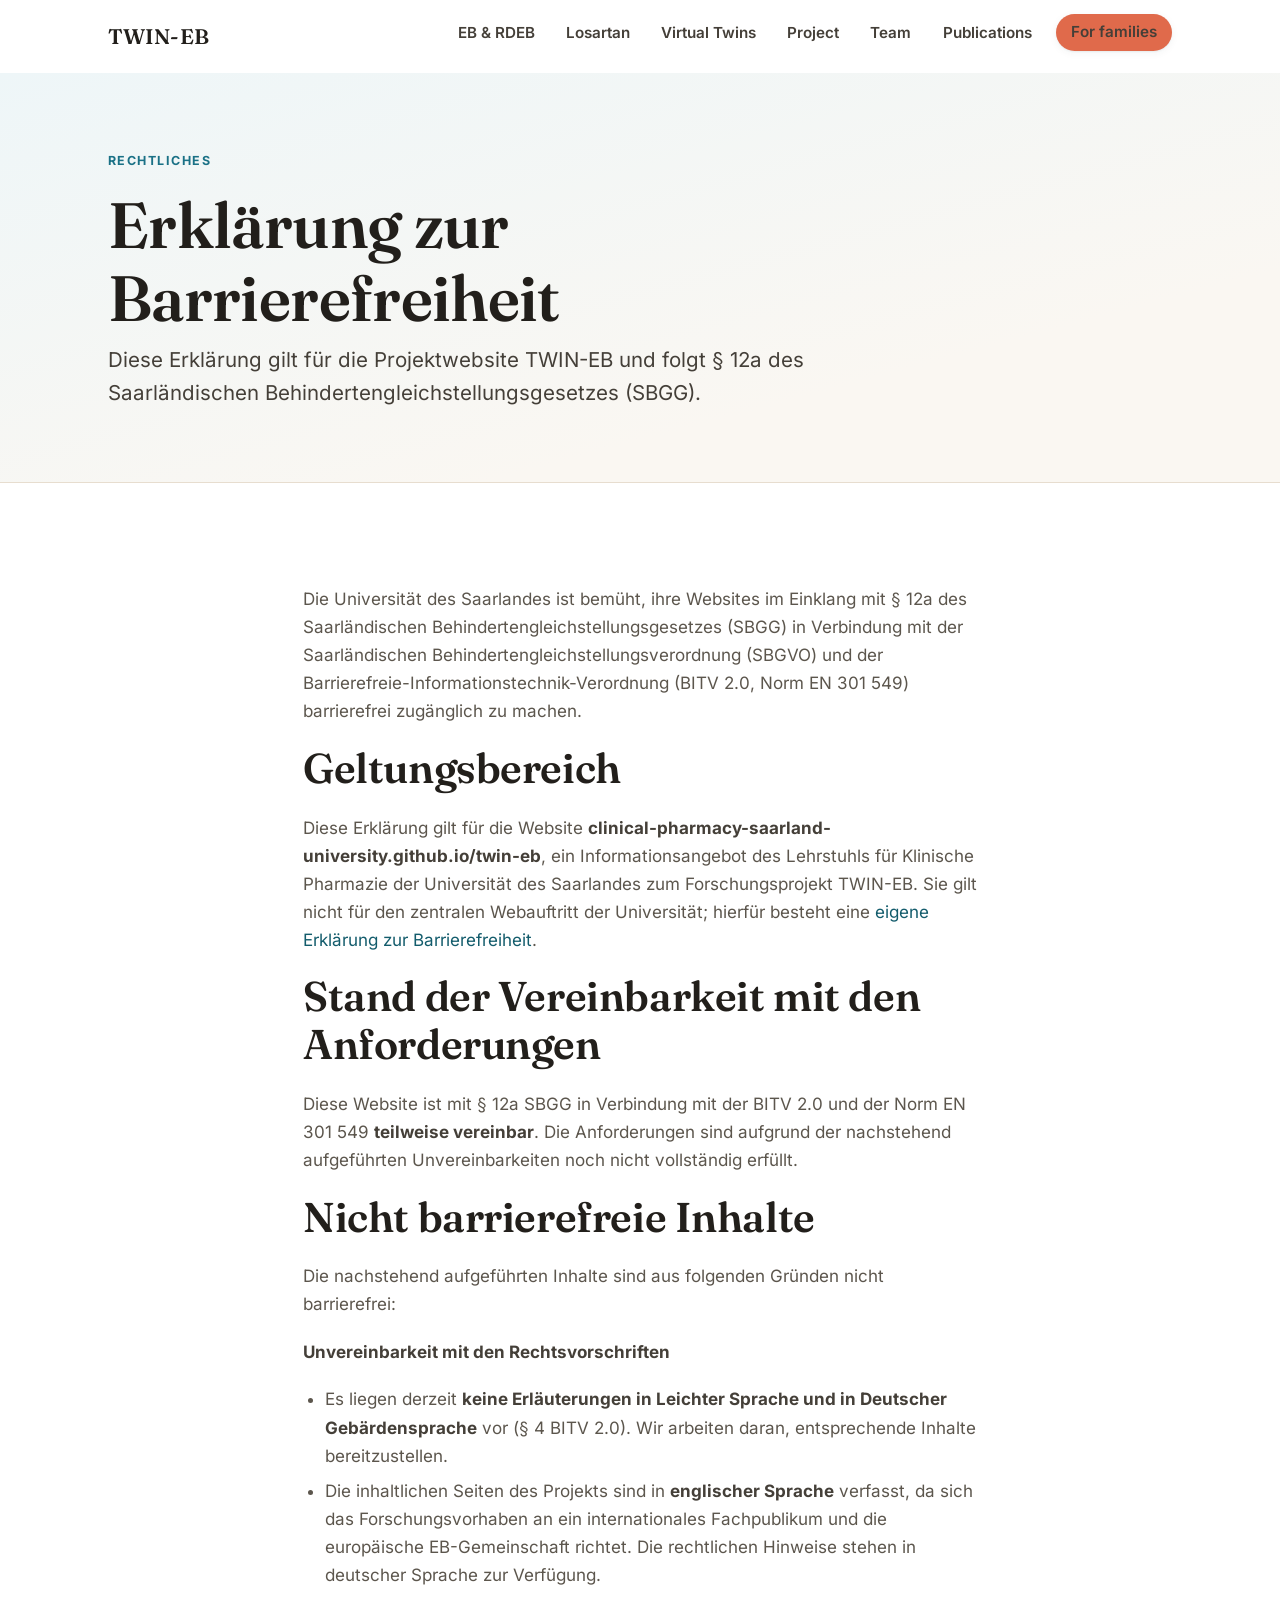
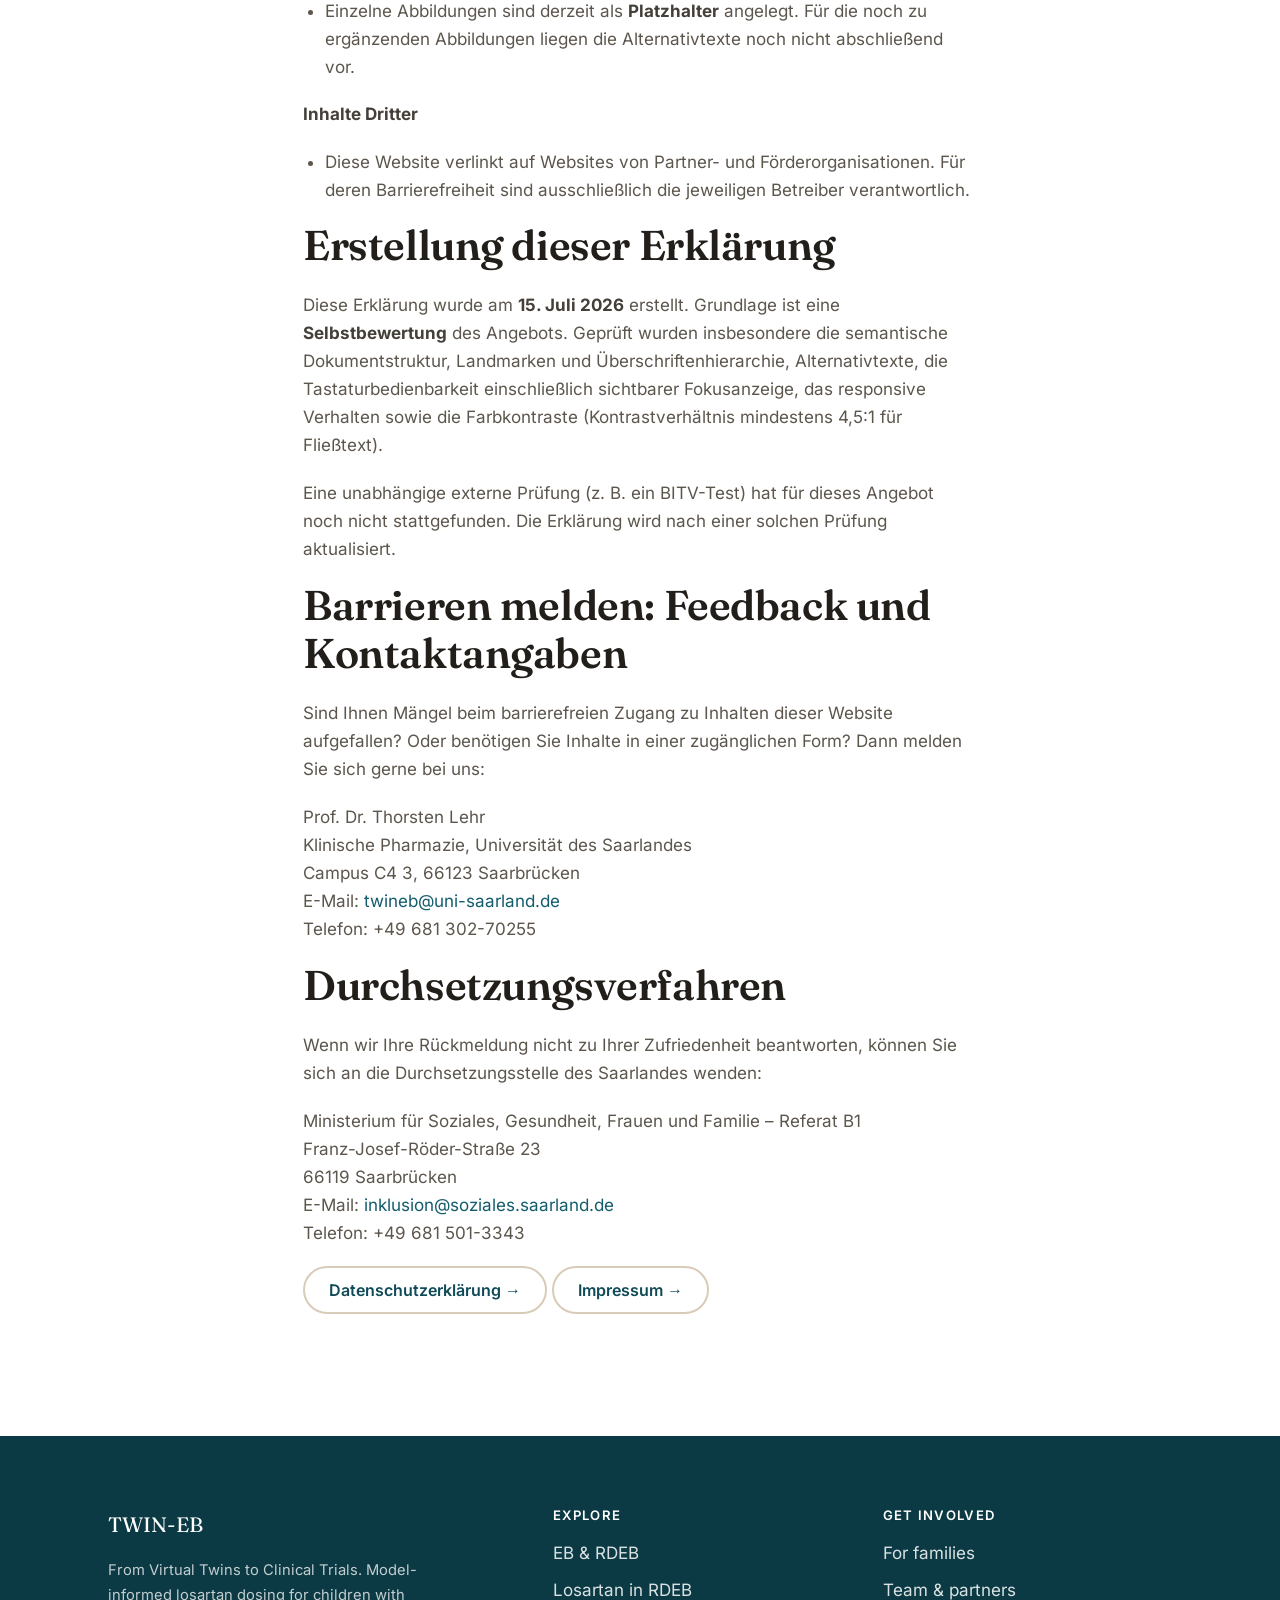
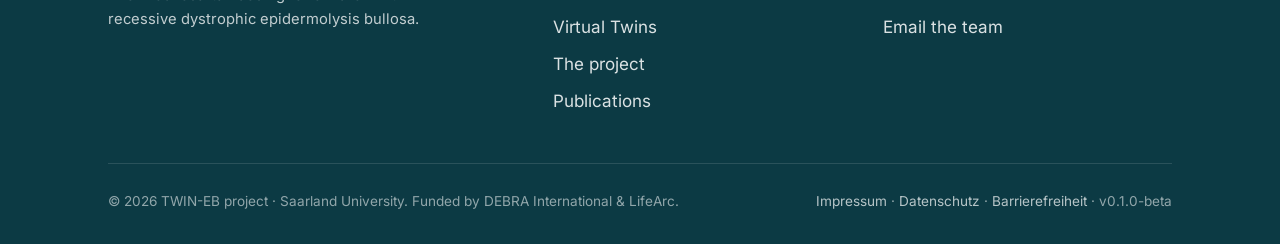
==== docs/barrierefreiheit.html @ 9d2d3be2 "Add Barrierefreiheitserklaerung; complete the third-country transfer disclosure Datenschutz: the not" ====
<!doctype html>
<html lang="de">
<head>
<meta charset="utf-8">
<meta name="viewport" content="width=device-width, initial-scale=1">
<title>Erklärung zur Barrierefreiheit &middot; TWIN-EB</title>
<meta name="description" content="Erklärung zur Barrierefreiheit für die Projektwebsite TWIN-EB gemäß § 12a SBGG.">
<link rel="icon" href="data:image/svg+xml,%3Csvg xmlns='http://www.w3.org/2000/svg' viewBox='0 0 48 48'%3E%3Crect width='48' height='48' rx='12' fill='%23135c6c'/%3E%3Cg fill='none' stroke='white' stroke-width='2.4' stroke-linecap='round'%3E%3Ccircle cx='16' cy='18' r='3.4'/%3E%3Ccircle cx='31' cy='14' r='3.4'/%3E%3Ccircle cx='30' cy='31' r='3.4' stroke='%23e06a4b'/%3E%3Cline x1='18.6' y1='16.5' x2='28.4' y2='15.4'/%3E%3Cline x1='17.4' y1='21' x2='28.4' y2='29'/%3E%3Cline x1='31' y1='17.4' x2='30.2' y2='27.6'/%3E%3C/g%3E%3C/svg%3E">
<link rel="stylesheet" href="assets/css/fonts.css">
<link rel="stylesheet" href="assets/css/styles.css">
<script defer src="assets/js/site.js"></script>
</head>
<body data-page="barrierefreiheit">
<a class="skip-link" href="#main">Zum Inhalt springen</a>
<header id="site-nav" class="nav"></header>
<noscript><nav class="container" style="padding-block:1rem"><a href="index.html">Home</a> &middot; <a href="eb-rdeb.html">EB &amp; RDEB</a> &middot; <a href="losartan.html">Losartan</a> &middot; <a href="virtual-twins.html">Virtual Twins</a> &middot; <a href="project.html">Project</a> &middot; <a href="team.html">Team</a> &middot; <a href="publications.html">Publications</a> &middot; <a href="families.html">For families</a></nav></noscript>
<main id="main">

<section class="subhero">
<div class="container subhero__inner">
<p class="eyebrow">Rechtliches</p>
<h1>Erklärung zur Barrierefreiheit</h1>
<p class="lead">Diese Erklärung gilt für die Projektwebsite TWIN-EB und folgt § 12a des Saarländischen Behindertengleichstellungsgesetzes (SBGG).</p>
</div>
</section>

<section class="section">
<div class="container container--narrow prose">

<p>
Die Universität des Saarlandes ist bemüht, ihre Websites im Einklang mit § 12a des Saarländischen
Behindertengleichstellungsgesetzes (SBGG) in Verbindung mit der Saarländischen
Behindertengleichstellungsverordnung (SBGVO) und der Barrierefreie-Informationstechnik-Verordnung
(BITV 2.0, Norm EN 301 549) barrierefrei zugänglich zu machen.
</p>

<h2>Geltungsbereich</h2>
<p>
Diese Erklärung gilt für die Website
<strong>clinical-pharmacy-saarland-university.github.io/twin-eb</strong>, ein Informationsangebot
des Lehrstuhls für Klinische Pharmazie der Universität des Saarlandes zum Forschungsprojekt TWIN-EB.
Sie gilt nicht für den zentralen Webauftritt der Universität; hierfür besteht eine
<a href="https://www.uni-saarland.de/barrierefreiheit.html" target="_blank" rel="noopener noreferrer">eigene Erklärung zur Barrierefreiheit</a>.
</p>

<h2>Stand der Vereinbarkeit mit den Anforderungen</h2>
<p>
Diese Website ist mit § 12a SBGG in Verbindung mit der BITV 2.0 und der Norm EN 301 549
<strong>teilweise vereinbar</strong>. Die Anforderungen sind aufgrund der nachstehend aufgeführten
Unvereinbarkeiten noch nicht vollständig erfüllt.
</p>

<h2>Nicht barrierefreie Inhalte</h2>
<p>Die nachstehend aufgeführten Inhalte sind aus folgenden Gründen nicht barrierefrei:</p>

<p><strong>Unvereinbarkeit mit den Rechtsvorschriften</strong></p>
<ul>
<li>Es liegen derzeit <strong>keine Erläuterungen in Leichter Sprache und in Deutscher Gebärdensprache</strong> vor (§ 4 BITV 2.0). Wir arbeiten daran, entsprechende Inhalte bereitzustellen.</li>
<li>Die inhaltlichen Seiten des Projekts sind in <strong>englischer Sprache</strong> verfasst, da sich das Forschungsvorhaben an ein internationales Fachpublikum und die europäische EB-Gemeinschaft richtet. Die rechtlichen Hinweise stehen in deutscher Sprache zur Verfügung.</li>
<li>Einzelne Abbildungen sind derzeit als <strong>Platzhalter</strong> angelegt. Für die noch zu ergänzenden Abbildungen liegen die Alternativtexte noch nicht abschließend vor.</li>
</ul>

<p><strong>Inhalte Dritter</strong></p>
<ul>
<li>Diese Website verlinkt auf Websites von Partner- und Förderorganisationen. Für deren Barrierefreiheit sind ausschließlich die jeweiligen Betreiber verantwortlich.</li>
</ul>

<h2>Erstellung dieser Erklärung</h2>
<p>
Diese Erklärung wurde am <strong>15. Juli 2026</strong> erstellt. Grundlage ist eine
<strong>Selbstbewertung</strong> des Angebots. Geprüft wurden insbesondere die semantische
Dokumentstruktur, Landmarken und Überschriftenhierarchie, Alternativtexte, die Tastaturbedienbarkeit
einschließlich sichtbarer Fokusanzeige, das responsive Verhalten sowie die Farbkontraste
(Kontrastverhältnis mindestens 4,5:1 für Fließtext).
</p>
<p>
Eine unabhängige externe Prüfung (z. B. ein BITV-Test) hat für dieses Angebot noch nicht
stattgefunden. Die Erklärung wird nach einer solchen Prüfung aktualisiert.
</p>

<h2>Barrieren melden: Feedback und Kontaktangaben</h2>
<p>
Sind Ihnen Mängel beim barrierefreien Zugang zu Inhalten dieser Website aufgefallen? Oder benötigen
Sie Inhalte in einer zugänglichen Form? Dann melden Sie sich gerne bei uns:
</p>
<p>
Prof. Dr. Thorsten Lehr<br>
Klinische Pharmazie, Universität des Saarlandes<br>
Campus C4 3, 66123 Saarbrücken<br>
E-Mail: <a href="mailto:twineb@uni-saarland.de">twineb@uni-saarland.de</a><br>
Telefon: +49 681 302-70255
</p>

<h2>Durchsetzungsverfahren</h2>
<p>
Wenn wir Ihre Rückmeldung nicht zu Ihrer Zufriedenheit beantworten, können Sie sich an die
Durchsetzungsstelle des Saarlandes wenden:
</p>
<p>
Ministerium für Soziales, Gesundheit, Frauen und Familie &ndash; Referat B1<br>
Franz-Josef-Röder-Straße 23<br>
66119 Saarbrücken<br>
E-Mail: <a href="mailto:inklusion@soziales.saarland.de">inklusion@soziales.saarland.de</a><br>
Telefon: +49 681 501-3343
</p>

<p><a class="btn btn--ghost" href="datenschutz.html">Datenschutzerklärung &rarr;</a> <a class="btn btn--ghost" href="impressum.html">Impressum &rarr;</a></p>

</div>
</section>
</main>
<footer id="site-footer" class="footer"></footer>
</body>
</html>
---- docs/assets/css/fonts.css ----
/* TWIN-EB - self-hosted web fonts (no external requests).
   Fraunces and Inter, both SIL Open Font License 1.1 (see assets/fonts/OFL.txt).
   Generated from the Google Fonts CSS2 API; latin + latin-ext subsets only. */

/* latin-ext */
@font-face {
  font-family: 'Fraunces';
  font-style: normal;
  font-weight: 400;
  font-display: swap;
  src: url(../fonts/fraunces-latin-ext.woff2) format('woff2');
  unicode-range: U+0100-02BA, U+02BD-02C5, U+02C7-02CC, U+02CE-02D7, U+02DD-02FF, U+0304, U+0308, U+0329, U+1D00-1DBF, U+1E00-1E9F, U+1EF2-1EFF, U+2020, U+20A0-20AB, U+20AD-20C0, U+2113, U+2C60-2C7F, U+A720-A7FF;
}

/* latin */
@font-face {
  font-family: 'Fraunces';
  font-style: normal;
  font-weight: 400;
  font-display: swap;
  src: url(../fonts/fraunces-latin.woff2) format('woff2');
  unicode-range: U+0000-00FF, U+0131, U+0152-0153, U+02BB-02BC, U+02C6, U+02DA, U+02DC, U+0304, U+0308, U+0329, U+2000-206F, U+20AC, U+2122, U+2191, U+2193, U+2212, U+2215, U+FEFF, U+FFFD;
}

/* latin-ext */
@font-face {
  font-family: 'Fraunces';
  font-style: normal;
  font-weight: 500;
  font-display: swap;
  src: url(../fonts/fraunces-latin-ext.woff2) format('woff2');
  unicode-range: U+0100-02BA, U+02BD-02C5, U+02C7-02CC, U+02CE-02D7, U+02DD-02FF, U+0304, U+0308, U+0329, U+1D00-1DBF, U+1E00-1E9F, U+1EF2-1EFF, U+2020, U+20A0-20AB, U+20AD-20C0, U+2113, U+2C60-2C7F, U+A720-A7FF;
}

/* latin */
@font-face {
  font-family: 'Fraunces';
  font-style: normal;
  font-weight: 500;
  font-display: swap;
  src: url(../fonts/fraunces-latin.woff2) format('woff2');
  unicode-range: U+0000-00FF, U+0131, U+0152-0153, U+02BB-02BC, U+02C6, U+02DA, U+02DC, U+0304, U+0308, U+0329, U+2000-206F, U+20AC, U+2122, U+2191, U+2193, U+2212, U+2215, U+FEFF, U+FFFD;
}

/* latin-ext */
@font-face {
  font-family: 'Fraunces';
  font-style: normal;
  font-weight: 600;
  font-display: swap;
  src: url(../fonts/fraunces-latin-ext.woff2) format('woff2');
  unicode-range: U+0100-02BA, U+02BD-02C5, U+02C7-02CC, U+02CE-02D7, U+02DD-02FF, U+0304, U+0308, U+0329, U+1D00-1DBF, U+1E00-1E9F, U+1EF2-1EFF, U+2020, U+20A0-20AB, U+20AD-20C0, U+2113, U+2C60-2C7F, U+A720-A7FF;
}

/* latin */
@font-face {
  font-family: 'Fraunces';
  font-style: normal;
  font-weight: 600;
  font-display: swap;
  src: url(../fonts/fraunces-latin.woff2) format('woff2');
  unicode-range: U+0000-00FF, U+0131, U+0152-0153, U+02BB-02BC, U+02C6, U+02DA, U+02DC, U+0304, U+0308, U+0329, U+2000-206F, U+20AC, U+2122, U+2191, U+2193, U+2212, U+2215, U+FEFF, U+FFFD;
}

/* latin-ext */
@font-face {
  font-family: 'Inter';
  font-style: normal;
  font-weight: 400;
  font-display: swap;
  src: url(../fonts/inter-latin-ext.woff2) format('woff2');
  unicode-range: U+0100-02BA, U+02BD-02C5, U+02C7-02CC, U+02CE-02D7, U+02DD-02FF, U+0304, U+0308, U+0329, U+1D00-1DBF, U+1E00-1E9F, U+1EF2-1EFF, U+2020, U+20A0-20AB, U+20AD-20C0, U+2113, U+2C60-2C7F, U+A720-A7FF;
}

/* latin */
@font-face {
  font-family: 'Inter';
  font-style: normal;
  font-weight: 400;
  font-display: swap;
  src: url(../fonts/inter-latin.woff2) format('woff2');
  unicode-range: U+0000-00FF, U+0131, U+0152-0153, U+02BB-02BC, U+02C6, U+02DA, U+02DC, U+0304, U+0308, U+0329, U+2000-206F, U+20AC, U+2122, U+2191, U+2193, U+2212, U+2215, U+FEFF, U+FFFD;
}

/* latin-ext */
@font-face {
  font-family: 'Inter';
  font-style: normal;
  font-weight: 500;
  font-display: swap;
  src: url(../fonts/inter-latin-ext.woff2) format('woff2');
  unicode-range: U+0100-02BA, U+02BD-02C5, U+02C7-02CC, U+02CE-02D7, U+02DD-02FF, U+0304, U+0308, U+0329, U+1D00-1DBF, U+1E00-1E9F, U+1EF2-1EFF, U+2020, U+20A0-20AB, U+20AD-20C0, U+2113, U+2C60-2C7F, U+A720-A7FF;
}

/* latin */
@font-face {
  font-family: 'Inter';
  font-style: normal;
  font-weight: 500;
  font-display: swap;
  src: url(../fonts/inter-latin.woff2) format('woff2');
  unicode-range: U+0000-00FF, U+0131, U+0152-0153, U+02BB-02BC, U+02C6, U+02DA, U+02DC, U+0304, U+0308, U+0329, U+2000-206F, U+20AC, U+2122, U+2191, U+2193, U+2212, U+2215, U+FEFF, U+FFFD;
}

/* latin-ext */
@font-face {
  font-family: 'Inter';
  font-style: normal;
  font-weight: 600;
  font-display: swap;
  src: url(../fonts/inter-latin-ext.woff2) format('woff2');
  unicode-range: U+0100-02BA, U+02BD-02C5, U+02C7-02CC, U+02CE-02D7, U+02DD-02FF, U+0304, U+0308, U+0329, U+1D00-1DBF, U+1E00-1E9F, U+1EF2-1EFF, U+2020, U+20A0-20AB, U+20AD-20C0, U+2113, U+2C60-2C7F, U+A720-A7FF;
}

/* latin */
@font-face {
  font-family: 'Inter';
  font-style: normal;
  font-weight: 600;
  font-display: swap;
  src: url(../fonts/inter-latin.woff2) format('woff2');
  unicode-range: U+0000-00FF, U+0131, U+0152-0153, U+02BB-02BC, U+02C6, U+02DA, U+02DC, U+0304, U+0308, U+0329, U+2000-206F, U+20AC, U+2122, U+2191, U+2193, U+2212, U+2215, U+FEFF, U+FFFD;
}

/* latin-ext */
@font-face {
  font-family: 'Inter';
  font-style: normal;
  font-weight: 700;
  font-display: swap;
  src: url(../fonts/inter-latin-ext.woff2) format('woff2');
  unicode-range: U+0100-02BA, U+02BD-02C5, U+02C7-02CC, U+02CE-02D7, U+02DD-02FF, U+0304, U+0308, U+0329, U+1D00-1DBF, U+1E00-1E9F, U+1EF2-1EFF, U+2020, U+20A0-20AB, U+20AD-20C0, U+2113, U+2C60-2C7F, U+A720-A7FF;
}

/* latin */
@font-face {
  font-family: 'Inter';
  font-style: normal;
  font-weight: 700;
  font-display: swap;
  src: url(../fonts/inter-latin.woff2) format('woff2');
  unicode-range: U+0000-00FF, U+0131, U+0152-0153, U+02BB-02BC, U+02C6, U+02DA, U+02DC, U+0304, U+0308, U+0329, U+2000-206F, U+20AC, U+2122, U+2191, U+2193, U+2212, U+2215, U+FEFF, U+FFFD;
}
---- docs/assets/css/styles.css ----
/* =========================================================================
   LESS-EB — Losartan for Recessive Dystrophic Epidermolysis Bullosa
   Project website — design system & styles
   Palette: petrol-teal (trust / science) + warm coral (humanity / CTAs)
            + warm sand neutrals.  Direction: "serious & warm".
   ========================================================================= */

/* ------------------------------------------------------------------ Tokens */
:root {
  /* Brand — teal (primary) */
  --teal-900: #0c3a44;
  --teal-800: #0f4a57;
  --teal-700: #135c6c;   /* primary */
  --teal-600: #1a7186;
  --teal-500: #2b8ba1;
  --teal-100: #dcebef;
  --teal-50:  #eef6f8;

  /* Brand — coral (accent, recruitment CTAs) */
  --coral-700: #b0472f;
  --coral-600: #c9553a;
  --coral-500: #e06a4b;   /* accent */
  --coral-100: #fbe4dc;
  --coral-50:  #fdf1ec;

  /* Warm neutrals */
  --sand-50:  #faf7f2;
  --sand-100: #f3ede3;
  --sand-200: #e7ddcf;
  --sand-300: #d8ccb9;

  --ink-900: #221f1b;   /* headings */
  --ink-700: #443f38;
  --ink-600: #5c564d;   /* body */
  --ink-400: #706a60;   /* muted - darkened to meet WCAG AA (4.5:1) on white and on the sand backgrounds */

  --white: #ffffff;

  /* Semantic */
  --bg:            var(--white);
  --bg-warm:       var(--sand-50);
  --bg-teal:       var(--teal-700);
  --text:          var(--ink-600);
  --heading:       var(--ink-900);
  --muted:         var(--ink-400);
  --border:        var(--sand-200);
  --primary:       var(--teal-700);
  --primary-dark:  var(--teal-900);
  --accent:        var(--coral-500);
  --accent-dark:   var(--coral-700);

  /* Typography */
  --font-display: "Fraunces", Georgia, "Times New Roman", serif;
  --font-body: "Inter", -apple-system, BlinkMacSystemFont, "Segoe UI", Roboto, Helvetica, Arial, sans-serif;

  --fs-hero: clamp(2.4rem, 5.2vw, 4rem);
  --fs-h2:   clamp(1.8rem, 3.4vw, 2.6rem);
  --fs-h3:   clamp(1.25rem, 2vw, 1.5rem);
  --fs-lead: clamp(1.08rem, 1.6vw, 1.3rem);
  --fs-body: 1.0625rem;
  --fs-small: 0.9rem;

  /* Layout */
  --maxw: 1160px;
  --maxw-narrow: 760px;
  --gutter: clamp(1.25rem, 4vw, 3rem);
  --radius: 14px;
  --radius-lg: 22px;
  --radius-pill: 999px;

  --shadow-sm: 0 1px 2px rgba(12, 58, 68, .06), 0 2px 8px rgba(12, 58, 68, .05);
  --shadow-md: 0 6px 20px rgba(12, 58, 68, .09), 0 2px 6px rgba(12, 58, 68, .05);
  --shadow-lg: 0 20px 48px rgba(12, 58, 68, .14);

  --transition: 180ms cubic-bezier(.4, 0, .2, 1);
}

/* --------------------------------------------------------------- Base reset */
*, *::before, *::after { box-sizing: border-box; }

html { scroll-behavior: smooth; scroll-padding-top: 88px; -webkit-text-size-adjust: 100%; }

body {
  margin: 0;
  font-family: var(--font-body);
  font-size: var(--fs-body);
  line-height: 1.65;
  color: var(--text);
  background: var(--bg);
  -webkit-font-smoothing: antialiased;
  text-rendering: optimizeLegibility;
}

img, svg { max-width: 100%; display: block; height: auto; }

h1, h2, h3, h4 {
  font-family: var(--font-display);
  color: var(--heading);
  line-height: 1.15;
  font-weight: 600;
  letter-spacing: -0.01em;
  margin: 0 0 .5em;
}
h1 { font-size: var(--fs-hero); }
h2 { font-size: var(--fs-h2); }
h3 { font-size: var(--fs-h3); }

p { margin: 0 0 1.1em; }
p:last-child { margin-bottom: 0; }

a { color: var(--teal-700); text-decoration: none; transition: color var(--transition); }
a:hover { color: var(--coral-600); }

strong { color: var(--ink-700); font-weight: 650; }

ul, ol { margin: 0 0 1.1em; padding-left: 1.3em; }
li { margin-bottom: .45em; }

:focus-visible { outline: 3px solid var(--teal-500); outline-offset: 2px; border-radius: 4px; }

/* ------------------------------------------------------------------ Layout */
.container { width: 100%; max-width: var(--maxw); margin-inline: auto; padding-inline: var(--gutter); }
.container--narrow { max-width: var(--maxw-narrow); }

.section { padding-block: clamp(3.5rem, 8vw, 6.5rem); }
.section--warm { background: var(--bg-warm); }
.section--tint { background: linear-gradient(180deg, var(--teal-50), var(--white)); }

.section__head { max-width: 720px; margin-bottom: clamp(2rem, 4vw, 3rem); }
.section__head--center { margin-inline: auto; text-align: center; }

.eyebrow {
  display: inline-block;
  font-family: var(--font-body);
  font-weight: 700;
  font-size: .78rem;
  letter-spacing: .12em;
  text-transform: uppercase;
  color: var(--teal-600);
  margin-bottom: .9rem;
}
.eyebrow--accent { color: var(--coral-600); }

.lead { font-size: var(--fs-lead); color: var(--ink-700); line-height: 1.6; }

/* ------------------------------------------------------------------ Buttons */
.btn {
  display: inline-flex; align-items: center; gap: .55em;
  font-family: var(--font-body); font-weight: 600; font-size: 1rem;
  padding: .82em 1.5em; border-radius: var(--radius-pill);
  border: 2px solid transparent; cursor: pointer;
  transition: transform var(--transition), box-shadow var(--transition), background var(--transition), color var(--transition);
  text-align: center; line-height: 1.1;
}
.btn:hover { transform: translateY(-2px); }
.btn:active { transform: translateY(0); }

.btn--primary { background: var(--teal-700); color: #fff; box-shadow: var(--shadow-sm); }
.btn--primary:hover { background: var(--teal-800); color: #fff; box-shadow: var(--shadow-md); }

.btn--accent { background: var(--coral-500); color: #fff; box-shadow: var(--shadow-sm); }
.btn--accent:hover { background: var(--coral-600); color: #fff; box-shadow: var(--shadow-md); }

.btn--ghost { background: transparent; color: var(--teal-800); border-color: var(--sand-300); }
.btn--ghost:hover { border-color: var(--teal-700); color: var(--teal-800); background: var(--teal-50); }

.btn--light { background: rgba(255,255,255,.14); color: #fff; border-color: rgba(255,255,255,.4); }
.btn--light:hover { background: #fff; color: var(--teal-800); }

.btn__arrow { transition: transform var(--transition); }
.btn:hover .btn__arrow { transform: translateX(3px); }

/* --------------------------------------------------------------- Navigation */
.nav {
  position: sticky; top: 0; z-index: 100;
  background: rgba(255,255,255,.86);
  backdrop-filter: saturate(180%) blur(12px);
  -webkit-backdrop-filter: saturate(180%) blur(12px);
  border-bottom: 1px solid transparent;
  transition: border-color var(--transition), box-shadow var(--transition);
}
.nav.is-scrolled { border-bottom-color: var(--border); box-shadow: var(--shadow-sm); }
.nav__inner { display: flex; align-items: center; justify-content: space-between; gap: 1rem; min-height: 72px; }

.brand { display: flex; align-items: center; gap: .7rem; font-family: var(--font-display); font-weight: 600; font-size: 1.25rem; color: var(--ink-900); }
.brand:hover { color: var(--ink-900); }
.brand__mark { flex: none; width: 40px; height: 40px; }
.brand__sub { display: block; font-family: var(--font-body); font-size: .68rem; font-weight: 600; letter-spacing: .04em; color: var(--muted); text-transform: uppercase; margin-top: 2px; }

.nav__links { display: flex; align-items: center; gap: .35rem; list-style: none; margin: 0; padding: 0; }
.nav__links a {
  display: inline-block; padding: .5rem .8rem; border-radius: var(--radius-pill);
  color: var(--ink-700); font-weight: 550; font-size: .95rem;
}
.nav__links a:hover { color: var(--teal-800); background: var(--teal-50); }
.nav__cta { margin-left: .4rem; }

.nav__toggle {
  display: none; flex: none; width: 44px; height: 44px; border: none; background: transparent;
  cursor: pointer; border-radius: 10px; padding: 10px;
}
.nav__toggle span { display: block; height: 2px; background: var(--ink-900); border-radius: 2px; transition: transform var(--transition), opacity var(--transition); }
.nav__toggle span + span { margin-top: 5px; }
.nav__toggle[aria-expanded="true"] span:nth-child(1) { transform: translateY(7px) rotate(45deg); }
.nav__toggle[aria-expanded="true"] span:nth-child(2) { opacity: 0; }
.nav__toggle[aria-expanded="true"] span:nth-child(3) { transform: translateY(-7px) rotate(-45deg); }

/* ------------------------------------------------------------------- Hero */
.hero { position: relative; overflow: hidden; background: linear-gradient(165deg, var(--teal-50) 0%, var(--sand-50) 55%, var(--coral-50) 100%); }
.hero::before {
  content: ""; position: absolute; inset: 0; z-index: 0; opacity: .5;
  background:
    radial-gradient(40% 55% at 82% 8%, rgba(224,106,75,.14), transparent 70%),
    radial-gradient(45% 60% at 12% 92%, rgba(19,92,108,.12), transparent 70%);
}
.hero__inner { position: relative; z-index: 1; display: grid; grid-template-columns: 1.05fr .95fr; gap: clamp(2rem, 5vw, 4rem); align-items: center; padding-block: clamp(3rem, 7vw, 5.5rem); }
.hero__badge {
  display: inline-flex; align-items: center; gap: .5rem; margin-bottom: 1.4rem;
  background: rgba(255,255,255,.7); border: 1px solid var(--sand-200);
  padding: .4rem .9rem; border-radius: var(--radius-pill);
  font-size: .82rem; font-weight: 600; color: var(--teal-800);
}
.hero__badge .dot { width: 8px; height: 8px; border-radius: 50%; background: var(--coral-500); box-shadow: 0 0 0 4px var(--coral-100); }
.hero h1 { margin-bottom: 1rem; }
.hero h1 .accent { color: var(--teal-700); font-style: italic; }
.hero__lead { font-size: var(--fs-lead); color: var(--ink-700); max-width: 34ch; }
.hero__actions { display: flex; flex-wrap: wrap; gap: .8rem; margin-top: 1.8rem; }
.hero__meta { display: flex; flex-wrap: wrap; gap: 1.4rem 2rem; margin-top: 2.4rem; padding-top: 1.6rem; border-top: 1px solid var(--sand-200); }
.hero__meta-item .n { font-family: var(--font-display); font-size: 1.6rem; font-weight: 600; color: var(--teal-800); line-height: 1; }
.hero__meta-item .l { font-size: .85rem; color: var(--muted); margin-top: .3rem; }

.hero__figure { position: relative; }
.hero__card {
  background: rgba(255,255,255,.72); border: 1px solid rgba(255,255,255,.9);
  border-radius: var(--radius-lg); padding: clamp(1.4rem, 3vw, 2.2rem);
  box-shadow: var(--shadow-lg); backdrop-filter: blur(6px);
}

/* Simple "virtual twin → dosing" illustrative flow used in the hero card */
.flow { display: grid; gap: .8rem; }
.flow__step { display: flex; align-items: center; gap: .9rem; padding: .85rem 1rem; background: var(--white); border: 1px solid var(--border); border-radius: var(--radius); box-shadow: var(--shadow-sm); }
.flow__ico { flex: none; width: 42px; height: 42px; display: grid; place-items: center; border-radius: 12px; background: var(--teal-50); color: var(--teal-700); }
.flow__ico svg { width: 22px; height: 22px; }
.flow__step:nth-child(4) .flow__ico { background: var(--coral-50); color: var(--coral-600); }
.flow__t { font-weight: 650; color: var(--ink-900); font-size: .98rem; }
.flow__d { font-size: .82rem; color: var(--muted); }
.flow__arrow { display: grid; place-items: center; color: var(--sand-300); margin: -.4rem 0; }

/* ---------------------------------------------------------- Generic grids */
.grid { display: grid; gap: clamp(1.1rem, 2.4vw, 1.8rem); }
.grid--2 { grid-template-columns: repeat(2, 1fr); }
.grid--3 { grid-template-columns: repeat(3, 1fr); }
.grid--4 { grid-template-columns: repeat(4, 1fr); }

/* ------------------------------------------------------------------- Cards */
.card {
  background: var(--white); border: 1px solid var(--border);
  border-radius: var(--radius-lg); padding: clamp(1.4rem, 3vw, 2rem);
  box-shadow: var(--shadow-sm); transition: transform var(--transition), box-shadow var(--transition), border-color var(--transition);
}
.card--hover:hover { transform: translateY(-4px); box-shadow: var(--shadow-md); border-color: var(--teal-100); }
.card__ico { width: 52px; height: 52px; display: grid; place-items: center; border-radius: 14px; background: var(--teal-50); color: var(--teal-700); margin-bottom: 1.1rem; }
.card__ico svg { width: 26px; height: 26px; }
.card__ico--accent { background: var(--coral-50); color: var(--coral-600); }
.card h3 { margin-bottom: .5rem; }
.card p { font-size: .98rem; }

/* Numbered approach / work-package cards */
.wp { position: relative; }
.wp__num {
  font-family: var(--font-display); font-size: 1rem; font-weight: 600;
  width: 40px; height: 40px; display: grid; place-items: center; border-radius: 50%;
  background: var(--teal-700); color: #fff; margin-bottom: 1rem;
}
.wp__tag { display: inline-block; font-size: .74rem; font-weight: 700; letter-spacing: .06em; text-transform: uppercase; color: var(--teal-600); background: var(--teal-50); padding: .25rem .6rem; border-radius: var(--radius-pill); margin-bottom: .8rem; }

/* ------------------------------------------------------- Split feature rows */
.split { display: grid; grid-template-columns: 1fr 1fr; gap: clamp(2rem, 5vw, 4rem); align-items: center; }
.split--reverse .split__media { order: 2; }
.split__media { background: var(--sand-50); border: 1px solid var(--border); border-radius: var(--radius-lg); padding: 2rem; box-shadow: var(--shadow-sm); }

.checklist { list-style: none; padding: 0; margin: 1.2rem 0 0; }
.checklist li { position: relative; padding-left: 2rem; margin-bottom: .9rem; }
.checklist li::before {
  content: ""; position: absolute; left: 0; top: .15em; width: 1.35rem; height: 1.35rem;
  background: var(--teal-50); border-radius: 50%;
  background-image: url("data:image/svg+xml,%3Csvg xmlns='http://www.w3.org/2000/svg' width='14' height='14' viewBox='0 0 24 24' fill='none' stroke='%23135c6c' stroke-width='3' stroke-linecap='round' stroke-linejoin='round'%3E%3Cpolyline points='20 6 9 17 4 12'/%3E%3C/svg%3E");
  background-repeat: no-repeat; background-position: center;
}

/* --------------------------------------------------------------- Timeline */
.timeline { position: relative; margin-top: 2rem; }
.timeline::before { content: ""; position: absolute; left: 19px; top: 8px; bottom: 8px; width: 2px; background: linear-gradient(var(--teal-200, var(--teal-100)), var(--sand-200)); }
.timeline__item { position: relative; padding-left: 3.5rem; padding-bottom: 2rem; }
.timeline__item:last-child { padding-bottom: 0; }
.timeline__dot { position: absolute; left: 8px; top: 2px; width: 24px; height: 24px; border-radius: 50%; background: var(--white); border: 3px solid var(--teal-600); box-shadow: 0 0 0 4px var(--teal-50); }
.timeline__when { font-size: .82rem; font-weight: 700; letter-spacing: .04em; text-transform: uppercase; color: var(--coral-600); }
.timeline__item h3 { font-size: 1.2rem; margin: .2rem 0 .4rem; }

/* ------------------------------------------------------------------- Team */
.person { text-align: left; }
.person__avatar {
  width: 84px; height: 84px; border-radius: 50%; margin-bottom: 1rem;
  background: linear-gradient(135deg, var(--teal-100), var(--coral-100));
  display: grid; place-items: center; font-family: var(--font-display);
  font-size: 1.7rem; font-weight: 600; color: var(--teal-800);
  border: 1px solid var(--white); box-shadow: var(--shadow-sm);
}
.person__name { font-family: var(--font-display); font-weight: 600; font-size: 1.12rem; color: var(--ink-900); margin: 0; }
.person__role { color: var(--coral-600); font-weight: 600; font-size: .9rem; margin: .15rem 0 .4rem; }
.person__org { color: var(--muted); font-size: .88rem; }

/* --------------------------------------------------- Recruitment / CTA band */
.cta-band { position: relative; overflow: hidden; background: linear-gradient(140deg, var(--teal-800), var(--teal-700) 60%, var(--teal-600)); color: #fff; border-radius: var(--radius-lg); padding: clamp(2.2rem, 5vw, 3.6rem); box-shadow: var(--shadow-lg); }
.cta-band::after { content: ""; position: absolute; right: -60px; top: -60px; width: 300px; height: 300px; border-radius: 50%; background: radial-gradient(circle, rgba(224,106,75,.4), transparent 70%); }
.cta-band > * { position: relative; z-index: 1; }
.cta-band h2 { color: #fff; }
.cta-band p { color: rgba(255,255,255,.86); }
.cta-band .lead { color: rgba(255,255,255,.92); }

.recruit-note { display: flex; gap: .7rem; align-items: flex-start; background: var(--coral-50); border: 1px solid var(--coral-100); border-left: 4px solid var(--coral-500); border-radius: var(--radius); padding: 1.1rem 1.3rem; margin-top: 1.5rem; }
.recruit-note svg { flex: none; color: var(--coral-600); margin-top: 2px; }
.recruit-note p { font-size: .95rem; margin: 0; }

/* ------------------------------------------------------------- Fact / stat */
.stat-row { display: grid; grid-template-columns: repeat(3, 1fr); gap: 1.5rem; }
.stat { text-align: center; padding: 1.5rem 1rem; background: var(--white); border: 1px solid var(--border); border-radius: var(--radius-lg); box-shadow: var(--shadow-sm); }
.stat .n { font-family: var(--font-display); font-size: clamp(2rem, 4vw, 2.8rem); font-weight: 600; color: var(--teal-700); line-height: 1; }
.stat .l { color: var(--ink-600); font-size: .95rem; margin-top: .5rem; }

/* ------------------------------------------------------------- Partners */
.partners { display: flex; flex-wrap: wrap; align-items: center; justify-content: center; gap: 1rem 2.5rem; }
.partner {
  display: flex; align-items: center; gap: .7rem; padding: .9rem 1.4rem;
  background: var(--white); border: 1px solid var(--border); border-radius: var(--radius);
  font-weight: 600; color: var(--ink-700); box-shadow: var(--shadow-sm);
}
.partner__dot { width: 10px; height: 10px; border-radius: 3px; background: var(--teal-600); }

/* ------------------------------------------------------------------ Footer */
.footer { background: var(--teal-900); color: rgba(255,255,255,.75); padding-block: clamp(3rem, 6vw, 4.5rem) 2rem; }
.footer a { color: rgba(255,255,255,.85); }
.footer a:hover { color: var(--coral-500); }
.footer__grid { display: grid; grid-template-columns: 1.4fr 1fr 1fr; gap: 2.5rem; padding-bottom: 2.5rem; border-bottom: 1px solid rgba(255,255,255,.12); }
.footer__brand { display: flex; align-items: center; gap: .7rem; font-family: var(--font-display); font-size: 1.3rem; color: #fff; margin-bottom: 1rem; }
.footer h4 { color: #fff; font-family: var(--font-body); font-size: .82rem; letter-spacing: .1em; text-transform: uppercase; margin-bottom: 1rem; }
.footer ul { list-style: none; padding: 0; margin: 0; }
.footer li { margin-bottom: .55rem; }
.footer__bottom { display: flex; flex-wrap: wrap; justify-content: space-between; gap: 1rem; padding-top: 1.6rem; font-size: .85rem; color: rgba(255,255,255,.55); }
.footer__bottom a { color: rgba(255,255,255,.7); }

/* ------------------------------------------------------------- Utilities */
.text-center { text-align: center; }
.mt-0 { margin-top: 0; } .mb-0 { margin-bottom: 0; }
.stack > * + * { margin-top: 1rem; }
.pill { display: inline-block; padding: .3rem .8rem; border-radius: var(--radius-pill); font-size: .8rem; font-weight: 600; background: var(--teal-50); color: var(--teal-700); }
.divider { height: 1px; background: var(--border); border: 0; margin-block: 0; }
.visually-hidden { position: absolute; width: 1px; height: 1px; padding: 0; margin: -1px; overflow: hidden; clip: rect(0,0,0,0); border: 0; }

/* Reveal-on-scroll (progressive enhancement; visible by default if no JS) */
.reveal { opacity: 0; transform: translateY(18px); transition: opacity .6s ease, transform .6s ease; }
.reveal.is-visible { opacity: 1; transform: none; }
@media (prefers-reduced-motion: reduce) {
  .reveal { opacity: 1; transform: none; transition: none; }
  html { scroll-behavior: auto; }
}

/* ---------------------------------------------------------- Responsive */
@media (max-width: 940px) {
  .hero__inner { grid-template-columns: 1fr; }
  .hero__figure { order: -1; max-width: 460px; }
  .split, .split--reverse { grid-template-columns: 1fr; }
  .split--reverse .split__media { order: 0; }
  .grid--4 { grid-template-columns: repeat(2, 1fr); }
  .footer__grid { grid-template-columns: 1fr 1fr; }
}

@media (max-width: 720px) {
  .nav__links {
    position: fixed; inset: 72px 0 auto 0; flex-direction: column; align-items: stretch;
    gap: .2rem; background: var(--white); border-bottom: 1px solid var(--border);
    padding: 1rem var(--gutter) 1.5rem; box-shadow: var(--shadow-lg);
    transform: translateY(-120%); transition: transform var(--transition); z-index: -1;
  }
  .nav__links.is-open { transform: translateY(0); }
  .nav__links a { padding: .8rem 1rem; border-radius: 10px; }
  .nav__cta { margin: .5rem 0 0; }
  .nav__toggle { display: block; }
  .grid--2, .grid--3, .grid--4 { grid-template-columns: 1fr; }
  .stat-row { grid-template-columns: 1fr; }
  .footer__grid { grid-template-columns: 1fr; gap: 2rem; }
}

/* ===================================================================
   Multi-page additions (v0.1.0-alpha restructure)
   =================================================================== */

/* Skip link (a11y) */
.skip-link { position: absolute; left: -999px; top: 0; z-index: 200; background: var(--teal-700); color: #fff; padding: .7rem 1.1rem; border-radius: 0 0 10px 0; font-weight: 600; }
.skip-link:focus { left: 0; color: #fff; }

/* Injected nav: reserve height so there is no layout shift before JS runs */
.nav { min-height: 72px; }

/* Active nav link */
.nav__links a.is-active { color: var(--teal-800); background: var(--teal-50); }

/* noscript fallback nav */
noscript nav { display: block; border-bottom: 1px solid var(--border); font-size: .92rem; color: var(--ink-600); }
noscript nav a { font-weight: 600; }

/* -------------------------------------------------- Sub-page header */
.subhero { background: linear-gradient(165deg, var(--teal-50), var(--sand-50) 72%); border-bottom: 1px solid var(--border); }
.subhero__inner { padding-block: clamp(2.5rem, 6vw, 4.5rem); }
.subhero .eyebrow { margin-bottom: 1rem; }
.subhero h1 { max-width: 18ch; margin-bottom: .6rem; }
.subhero .lead { max-width: 62ch; }

/* -------------------------------------------------- Hub link-cards */
a.card-link { display: flex; flex-direction: column; text-decoration: none; color: inherit; }
a.card-link:hover { color: inherit; }
.card-link .card__go { margin-top: auto; padding-top: 1.1rem; color: var(--teal-700); font-weight: 650; font-size: .95rem; display: inline-flex; gap: .4em; align-items: center; }
.card-link:hover .card__go { color: var(--coral-600); }
.card-link:hover .card__go span { transform: translateX(3px); }
.card__go span { transition: transform var(--transition); }

/* -------------------------------------------------- Badges */
.badge { display: inline-flex; align-items: center; gap: .4em; font-size: .74rem; font-weight: 700; letter-spacing: .04em; text-transform: uppercase; padding: .32rem .7rem; border-radius: var(--radius-pill); }
.badge--oa  { background: #e4f3ea; color: #1f7a4d; }
.badge--doi { background: var(--teal-50); color: var(--teal-700); }

/* -------------------------------------------------- Publications */
.pub { border-left: 4px solid var(--teal-600); }
.pub h3 { margin-bottom: .5rem; }
.pub__authors { color: var(--ink-700); font-size: .98rem; margin-bottom: .2rem; }
.pub__journal { color: var(--muted); font-size: .92rem; font-style: italic; }
.pub__badges { display: flex; flex-wrap: wrap; gap: .5rem; margin-top: 1rem; }

/* -------------------------------------------------- Figure + attribution */
.figure { background: var(--sand-50); border: 1px solid var(--border); border-radius: var(--radius-lg); padding: clamp(1.2rem, 3vw, 2rem); }
.figure__cap { font-size: .9rem; color: var(--ink-600); margin-top: 1rem; }
.attribution { font-size: .78rem; color: var(--muted); margin-top: .6rem; }

/* -------------------------------------------------- Callout / credibility */
.callout { background: var(--teal-50); border: 1px solid var(--teal-100); border-left: 4px solid var(--teal-600); border-radius: var(--radius-lg); padding: 1.4rem 1.6rem; }
.callout svg { flex: none; color: var(--teal-700); margin-top: 3px; }
.callout h3 { margin-bottom: .3rem; font-size: 1.15rem; }
.callout p:last-child { margin-bottom: 0; }
.callout--accent { background: var(--coral-50); border-color: var(--coral-100); }
.callout--accent svg { color: var(--coral-600); }

/* -------------------------------------------------- Building-block map */
.map { display: grid; gap: 1rem; margin-top: 1.5rem; }
.map__row { display: grid; grid-template-columns: auto 1fr; gap: 1.1rem; align-items: start; background: var(--white); border: 1px solid var(--border); border-radius: var(--radius); padding: 1.1rem 1.3rem; box-shadow: var(--shadow-sm); }
.map__n { width: 34px; height: 34px; flex: none; display: grid; place-items: center; border-radius: 50%; background: var(--teal-700); color: #fff; font-family: var(--font-display); font-weight: 600; font-size: .95rem; }
.map__t { font-weight: 650; color: var(--ink-900); }
.map__d { font-size: .93rem; color: var(--ink-600); margin-top: .15rem; }

/* -------------------------------------------------- Prose helper */
.prose { max-width: 70ch; }
.prose p { margin-bottom: 1.15em; }

/* Warm variant for a flow step icon (used on the home hero card) */
.flow__step--warm .flow__ico { background: var(--coral-50); color: var(--coral-600); }

/* ===================================================================
   Sober landing + wordmark (redesign)
   =================================================================== */
.brand--wordmark { font-size: 1.32rem; letter-spacing: .005em; }

.lede { padding-block: clamp(2.8rem, 7vw, 5rem); }
.lede__title { font-size: clamp(2.1rem, 4.6vw, 3.3rem); letter-spacing: -0.02em; max-width: 16ch; margin-bottom: .55rem; }
.lede__subtitle { font-family: var(--font-display); font-weight: 400; font-size: clamp(1.12rem, 2vw, 1.45rem); color: var(--ink-700); max-width: 48ch; line-height: 1.35; margin: 0 0 1.6rem; }
.lede__abstract { max-width: 64ch; }

.meta-strip { display: flex; flex-wrap: wrap; gap: 1.3rem 2.6rem; margin-top: 2rem; padding-top: 1.6rem; border-top: 1px solid var(--border); }
.meta-strip div { display: flex; flex-direction: column; gap: .25rem; }
.meta-strip .k { font-size: .72rem; letter-spacing: .09em; text-transform: uppercase; color: var(--muted); }
.meta-strip .v { font-weight: 600; color: var(--ink-900); font-size: .98rem; }

/* Academic-style contents / section index */
.linklist { margin-top: 1rem; border-top: 1px solid var(--border); }
.linklist a { display: flex; justify-content: space-between; align-items: baseline; gap: 1.5rem; padding: 1.15rem .25rem; border-bottom: 1px solid var(--border); color: var(--ink-900); transition: color var(--transition), padding-left var(--transition); }
.linklist a:hover { color: var(--teal-700); padding-left: .6rem; }
.linklist .t { font-family: var(--font-display); font-size: 1.12rem; font-weight: 600; display: flex; align-items: baseline; gap: .7rem; }
.linklist .t .num { font-size: .8rem; color: var(--teal-600); font-family: var(--font-body); font-weight: 700; }
.linklist .d { color: var(--muted); font-size: .92rem; text-align: right; max-width: 42ch; }

@media (max-width: 640px) {
  .linklist a { flex-direction: column; gap: .25rem; }
  .linklist .d { text-align: left; max-width: none; }
}

/* ===================================================================
   Review round: placeholders, logos, bios, changelog
   =================================================================== */

/* Image / graphic placeholders (figures & photos to be supplied) */
.ph { display: grid; place-items: center; text-align: center; gap: .45rem; min-height: 200px; padding: clamp(1.5rem, 4vw, 2.5rem); background: var(--sand-50); border: 1px dashed var(--sand-300); border-radius: var(--radius-lg); color: var(--ink-600); }
.ph svg { width: 40px; height: 40px; color: var(--sand-300); }
.ph__label { font-weight: 650; font-size: .96rem; color: var(--ink-700); }
.ph__hint { font-size: .82rem; color: var(--muted); }

/* Partner logo wall (placeholders until real files land in assets/img) */
.logo-grid { display: flex; flex-wrap: wrap; gap: 1.1rem; align-items: center; justify-content: center; }
.logo { display: grid; place-items: center; min-width: 150px; min-height: 74px; padding: .6rem 1.3rem; background: var(--white); border: 1px solid var(--border); border-radius: var(--radius); color: var(--ink-600); font-weight: 600; font-size: .88rem; text-align: center; box-shadow: var(--shadow-sm); }
a.logo { text-decoration: none; transition: transform var(--transition), box-shadow var(--transition), border-color var(--transition); }
a.logo:hover { transform: translateY(-2px); box-shadow: var(--shadow-md); border-color: var(--teal-100); color: var(--ink-700); }
.logo img { max-height: 46px; max-width: 150px; display: block; }
.logo--img { border-style: solid; border-color: var(--border); }
.logo--emblem img { max-height: 58px; }

/* Person photo placeholder (replaces the initials avatar) */
.person__photo { width: 96px; height: 96px; border-radius: 50%; margin-bottom: 1rem; background: var(--sand-100); border: 1px solid var(--sand-200); display: grid; place-items: center; color: var(--sand-300); overflow: hidden; }
.person__photo svg { width: 50px; height: 50px; }
.person__photo img { width: 100%; height: 100%; object-fit: cover; }
.person__bio { font-size: .92rem; color: var(--ink-600); margin-top: .6rem; }

/* Compact research-team cards */
.person--sm { text-align: center; }
.person--sm .person__photo { width: 76px; height: 76px; margin-inline: auto; }
.person--sm .person__photo svg { width: 40px; height: 40px; }
.person--sm .person__name { font-size: 1rem; }

/* Study-centre address block */
.addr { font-style: normal; line-height: 1.55; }
.addr strong { display: block; color: var(--ink-900); margin-bottom: .3rem; }

/* Changelog page */
.release { padding: 1.5rem 0; border-bottom: 1px solid var(--border); }
.release:first-of-type { padding-top: 0; }
.release__head { display: flex; align-items: baseline; gap: .8rem; flex-wrap: wrap; margin-bottom: .7rem; }
.release__v { font-family: var(--font-display); font-size: 1.3rem; font-weight: 600; color: var(--ink-900); }
.release__date { color: var(--muted); font-size: .85rem; }
.release ul { margin: 0; padding-left: 1.2rem; }
.release li { margin-bottom: .35rem; }
.tag-badge { font-size: .7rem; font-weight: 700; letter-spacing: .06em; text-transform: uppercase; padding: .2rem .6rem; border-radius: var(--radius-pill); background: var(--coral-50); color: var(--coral-700); }
.footer__bottom a { color: rgba(255,255,255,.7); }
.footer__bottom a:hover { color: var(--coral-500); }

/* Landing tiles (Explore the project) — image-ready backgrounds */
.tiles { display: grid; grid-template-columns: repeat(3, 1fr); gap: clamp(1rem, 2vw, 1.35rem); margin-top: 1.5rem; }
.tile { position: relative; display: flex; flex-direction: column; justify-content: flex-end; gap: .1rem; min-height: 210px; padding: 1.4rem; border-radius: var(--radius-lg); overflow: hidden; text-decoration: none; color: #fff; background-color: var(--teal-800); background-image: linear-gradient(175deg, rgba(12,58,68,.12) 0%, rgba(12,58,68,.5) 55%, rgba(9,42,50,.86) 100%), var(--img, none); background-size: cover; background-position: center; box-shadow: var(--shadow-sm); transition: transform var(--transition), box-shadow var(--transition); }
.tile:hover { transform: translateY(-4px); box-shadow: var(--shadow-lg); color: #fff; }
.tile:focus-visible { outline: 3px solid var(--teal-500); outline-offset: 2px; }
.tile__num { font-size: .74rem; font-weight: 700; letter-spacing: .1em; opacity: .85; }
.tile__title { font-family: var(--font-display); font-size: 1.35rem; font-weight: 600; line-height: 1.15; }
.tile__desc { font-size: .9rem; opacity: .92; margin-top: .25rem; max-width: 34ch; }
.tile__go { position: absolute; top: 1.1rem; right: 1.25rem; font-size: 1.2rem; opacity: .85; transition: transform var(--transition); }
.tile:hover .tile__go { transform: translateX(3px); }
.tile--wide { grid-column: 1 / -1; min-height: 150px; }
@media (max-width: 940px) { .tiles { grid-template-columns: repeat(2, 1fr); } }
@media (max-width: 600px) { .tiles { grid-template-columns: 1fr; } }

/* Sub-page header with a photo banner (mirrors each landing tile; background-image is set inline per page) */
.subhero--photo { color: #fff; background-color: var(--teal-800); background-size: cover; background-position: center; border-bottom: 0; }
.subhero--photo .subhero__inner { padding-block: clamp(3rem, 7vw, 5.5rem); }
.subhero--photo .eyebrow { color: var(--coral-100); }
.subhero--photo h1 { color: #fff; }
.subhero--photo .lead { color: rgba(255, 255, 255, .92); }
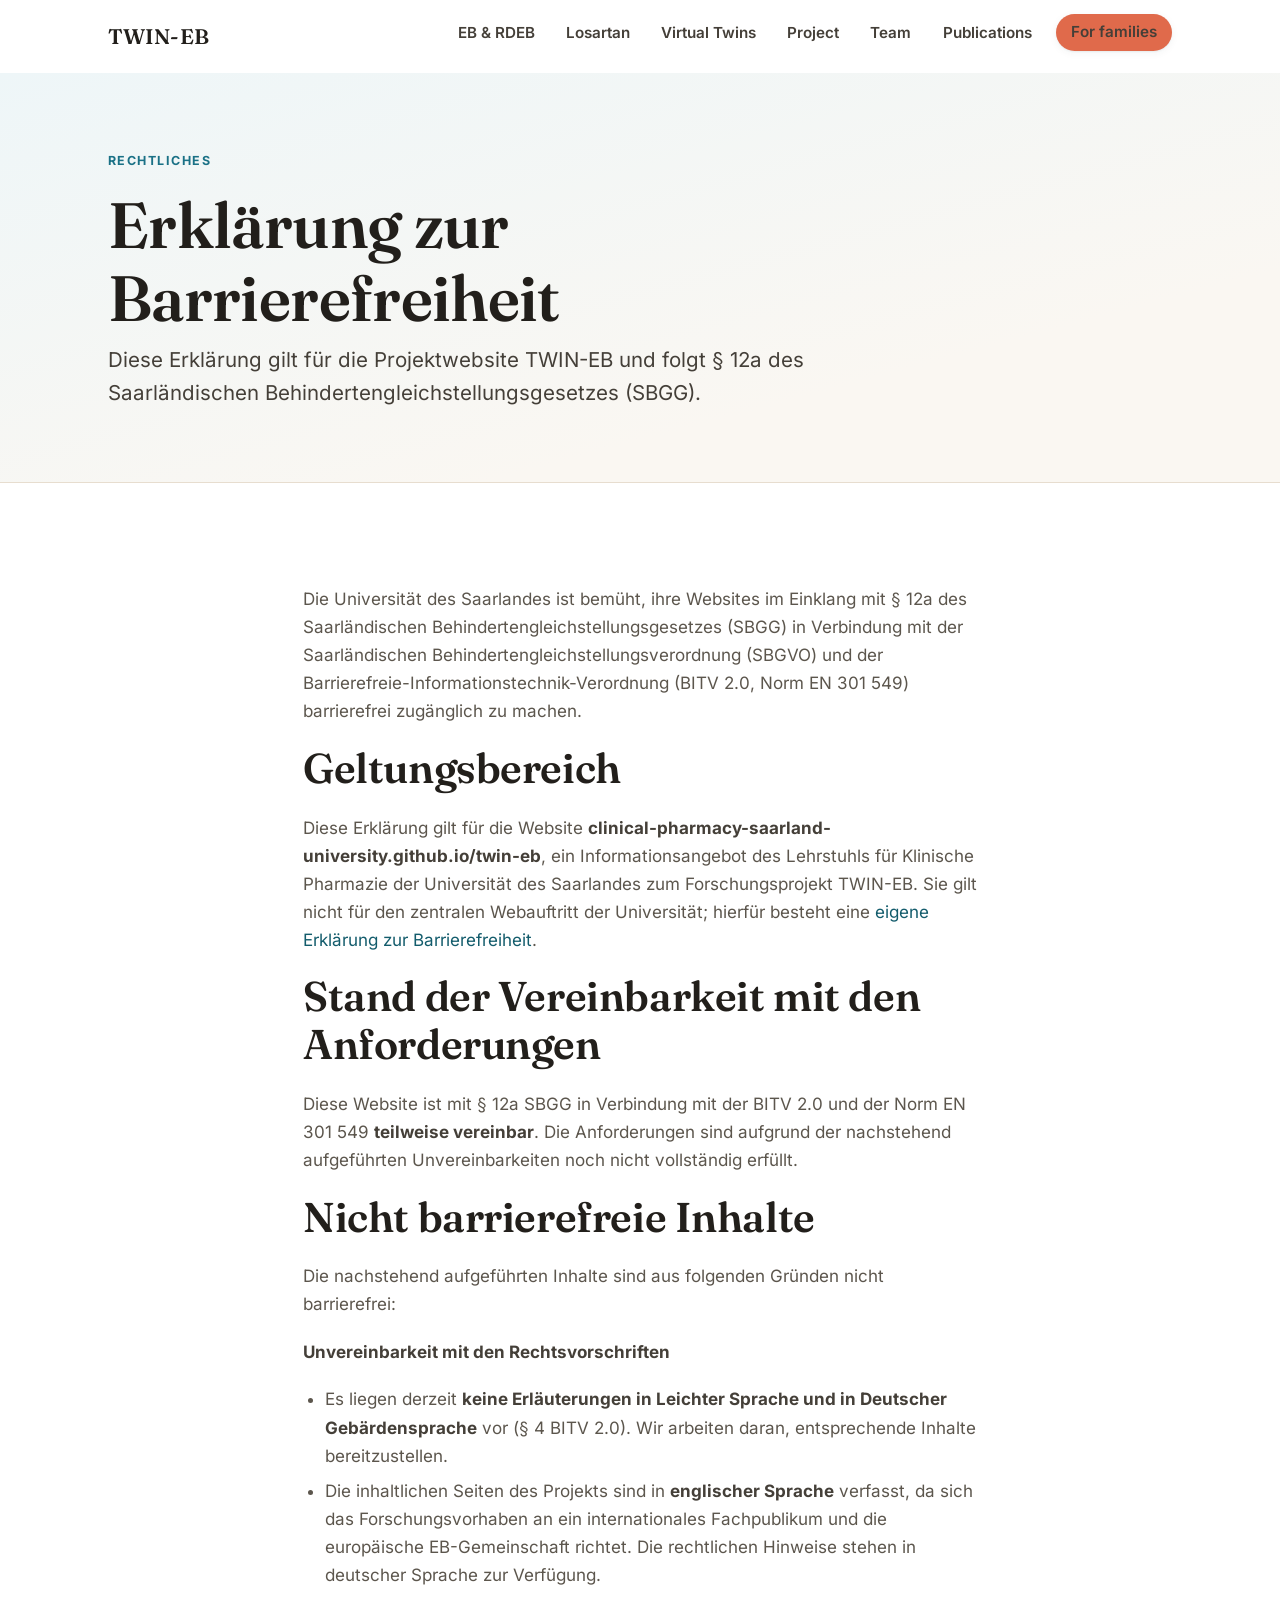
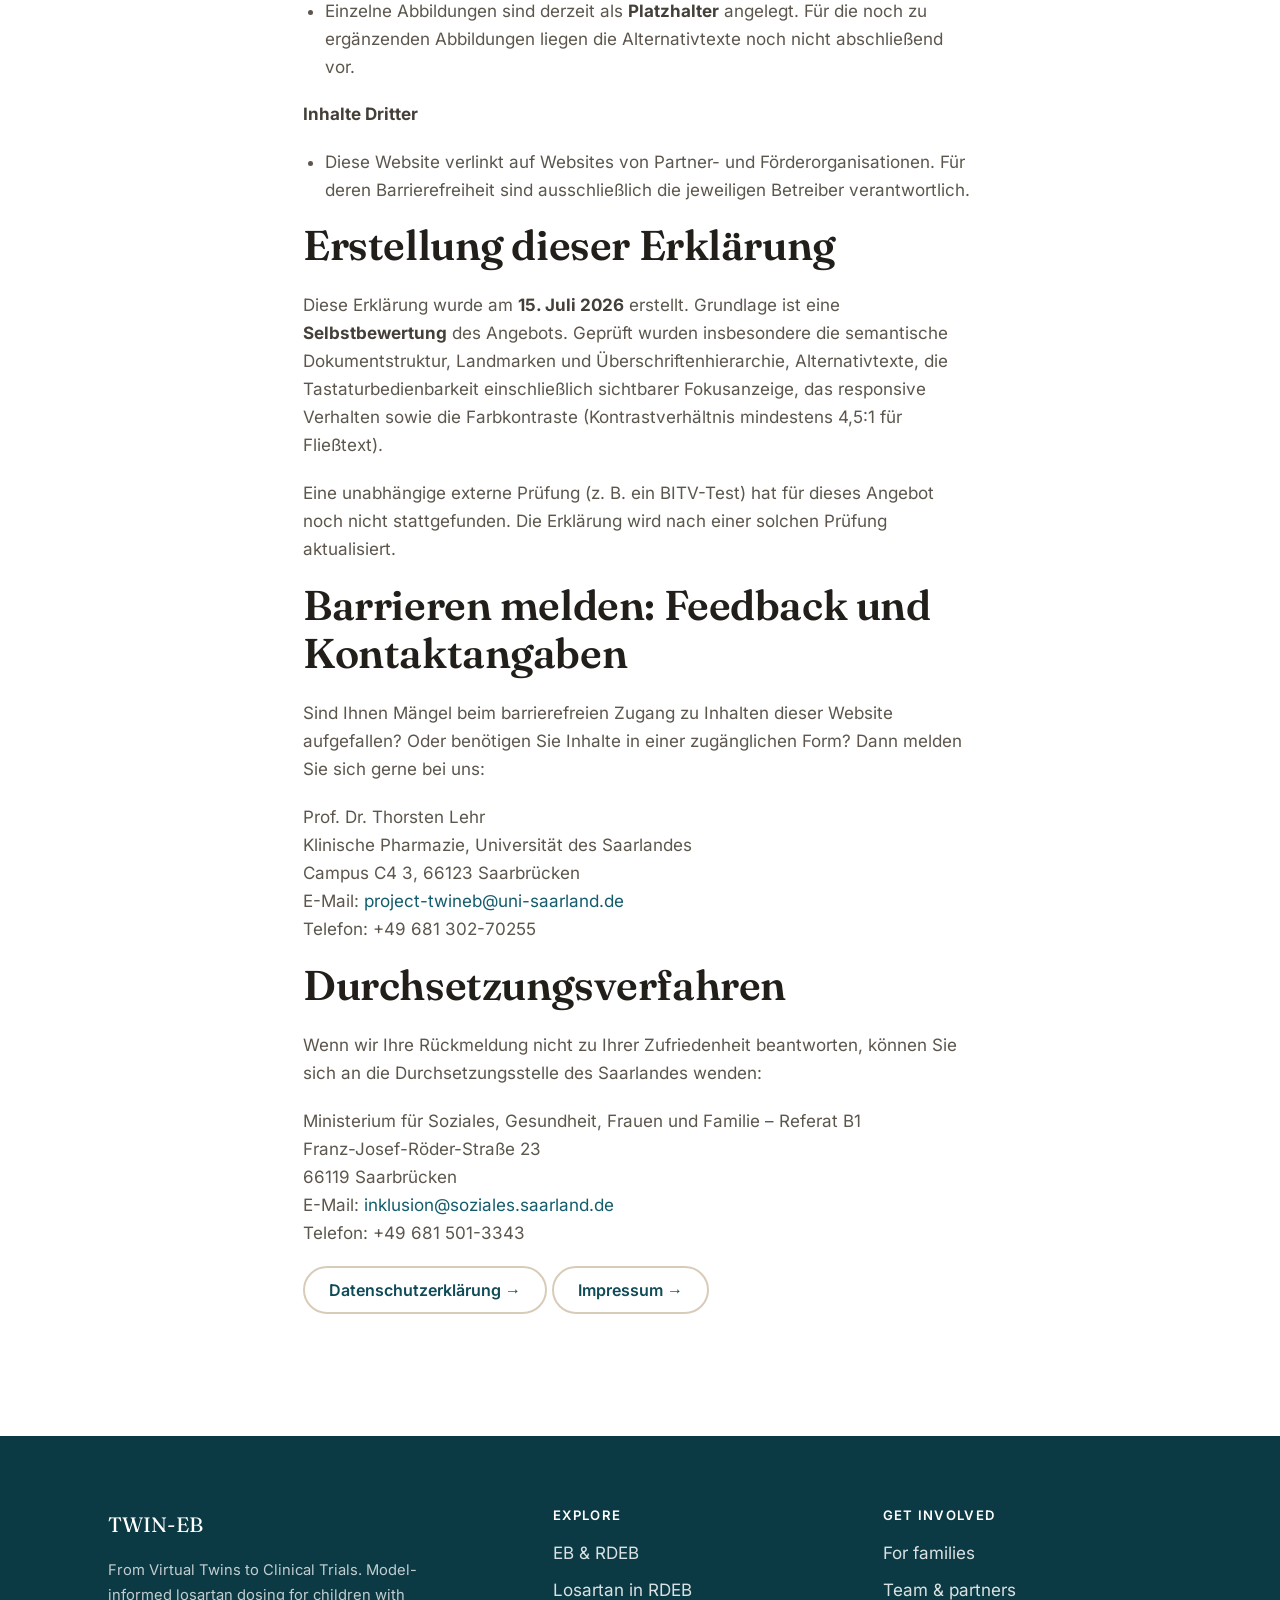
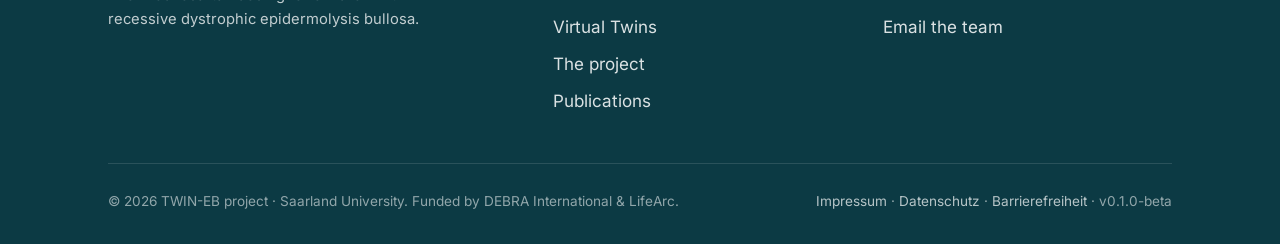
==== commit 632a62b1: "Update project mailbox address to project-twineb@uni-saarland.de The official project mailbox gained" ====
--- a/docs/barrierefreiheit.html
+++ b/docs/barrierefreiheit.html
@@ -87,7 +87,7 @@
 Prof. Dr. Thorsten Lehr<br>
 Klinische Pharmazie, Universität des Saarlandes<br>
 Campus C4 3, 66123 Saarbrücken<br>
-E-Mail: <a href="mailto:twineb@uni-saarland.de">twineb@uni-saarland.de</a><br>
+E-Mail: <a href="mailto:project-twineb@uni-saarland.de">project-twineb@uni-saarland.de</a><br>
 Telefon: +49 681 302-70255
 </p>
 
--- a/docs/assets/css/styles.css
+++ b/docs/assets/css/styles.css
@@ -553,7 +553,10 @@
 @media (max-width: 600px) { .tiles { grid-template-columns: 1fr; } }
 
 /* Sub-page header with a photo banner (mirrors each landing tile; background-image is set inline per page) */
-.subhero--photo { color: #fff; background-color: var(--teal-800); background-size: cover; background-position: center; border-bottom: 0; }
+/* The banner is much wider than the source images, so `cover` crops them vertically. The images were
+   composed with their subject in the upper area, hence `top` rather than `center` (a page may override
+   this inline where its subject sits lower). */
+.subhero--photo { color: #fff; background-color: var(--teal-800); background-size: cover; background-position: center top; border-bottom: 0; }
 .subhero--photo .subhero__inner { padding-block: clamp(3rem, 7vw, 5.5rem); }
 .subhero--photo .eyebrow { color: var(--coral-100); }
 .subhero--photo h1 { color: #fff; }
